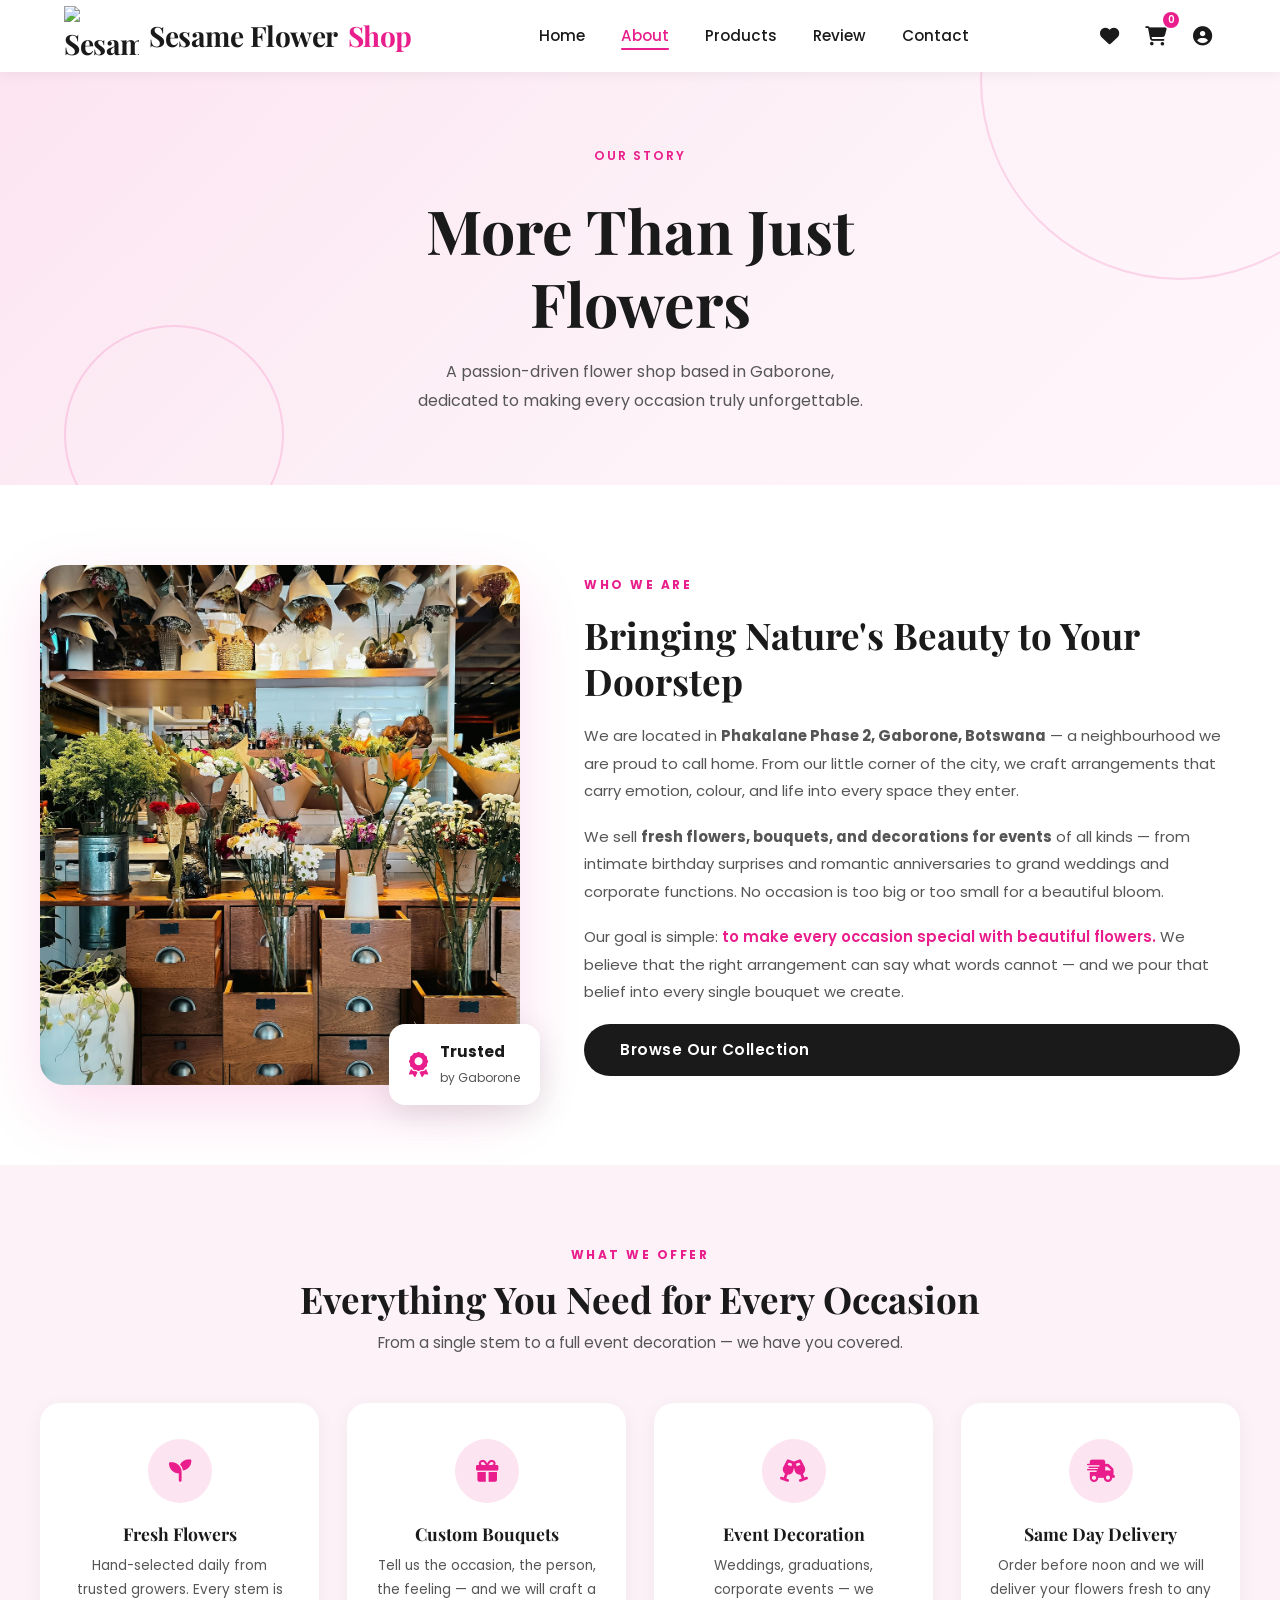
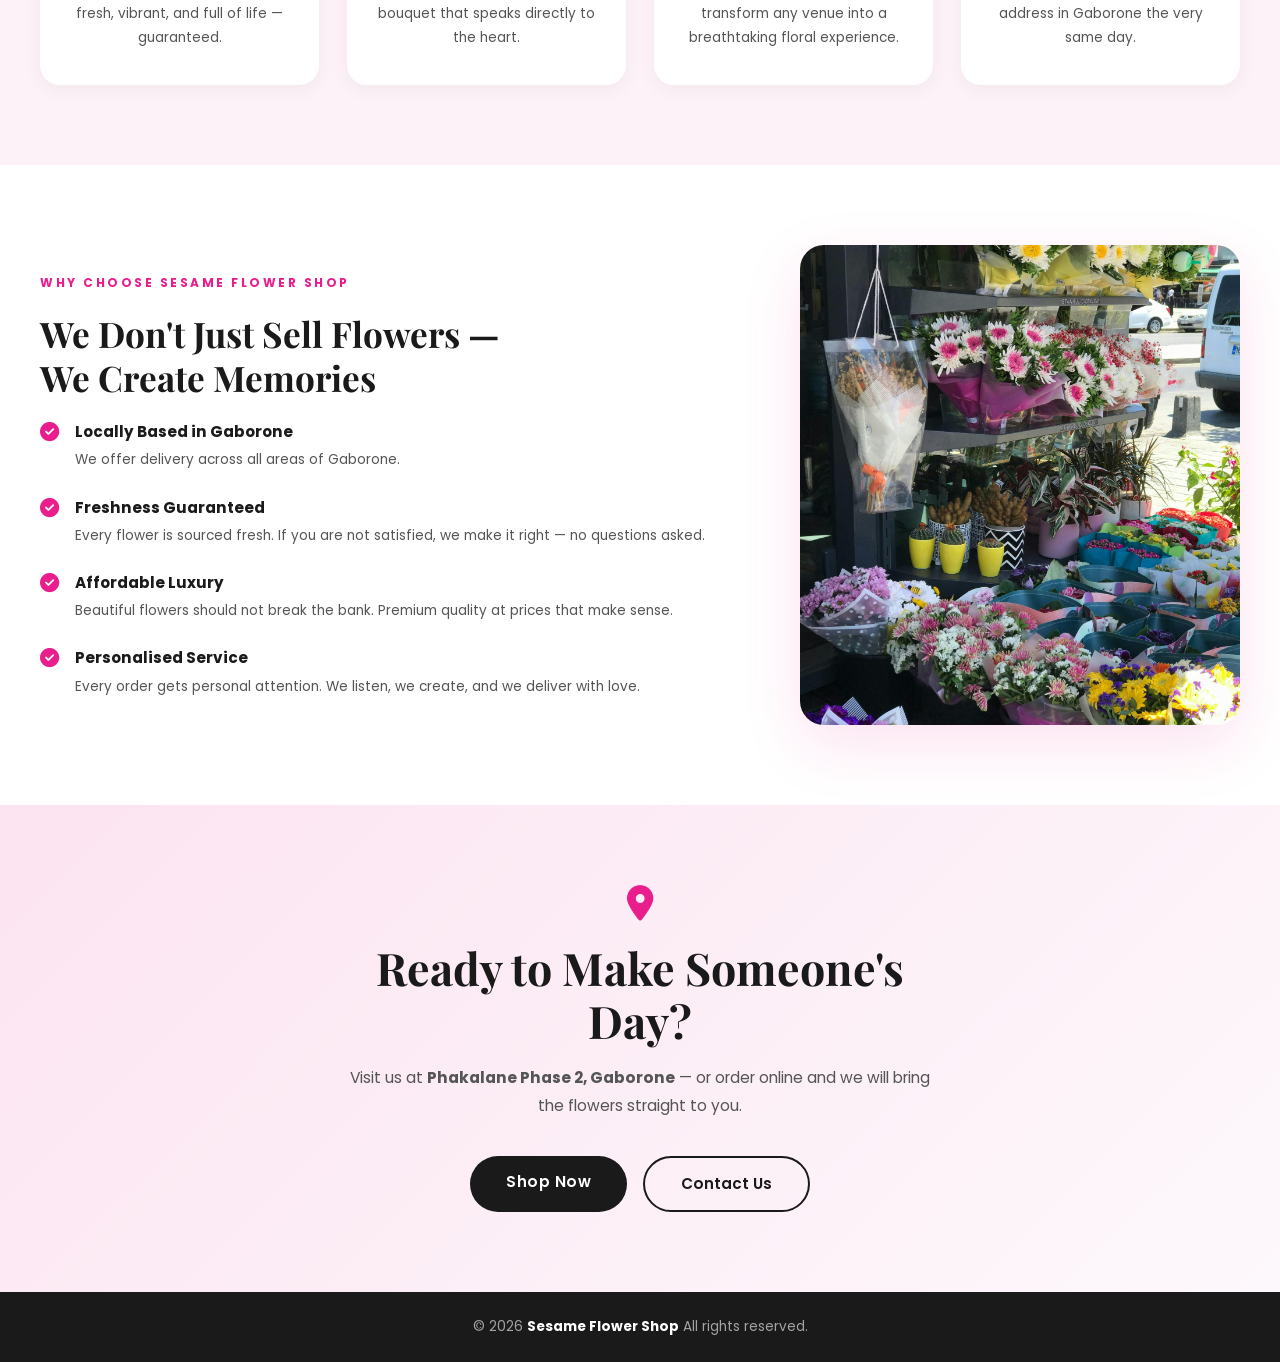
==== about.html @ 2dfee983 "Update site with new version" ====
<!DOCTYPE html>
<html lang="en">
<head>
  <meta charset="UTF-8"/>
  <meta name="viewport" content="width=device-width, initial-scale=1.0"/>
  <title>Sesameflowershop</title>

  <link rel="preconnect" href="https://fonts.googleapis.com"/>
  <link rel="preconnect" href="https://fonts.gstatic.com" crossorigin/>
  <link href="https://fonts.googleapis.com/css2?family=Playfair+Display:wght@700&family=Poppins:wght@300;400;500;600&display=swap" rel="stylesheet"/>
  <link rel="stylesheet" href="https://cdnjs.cloudflare.com/ajax/libs/font-awesome/6.5.0/css/all.min.css"/>

  <link rel="stylesheet" href="style.css"/>
  <link rel="stylesheet" href="about.css"/>
</head>
<body>

  <!-- ===== HEADER ===== -->
  <header class="header">
    <nav class="navbar">
      <a href="index.html" class="logo">
  <img src="images/logo.png" alt="Sesame Flower Shop Logo" class="logo-img"/>
  Sesame Flower <span>Shop</span>
</a>

      <button class="hamburger" id="hamburger" aria-label="Toggle menu">
        <span></span><span></span><span></span>
      </button>

      <ul class="nav-links" id="navLinks">
        <li><a href="index.html">Home</a></li>
        <li><a href="about.html" class="active">About</a></li>
        <li><a href="products.html">Products</a></li>
        <li><a href="review.html">Review</a></li>
        <li><a href="contact.html">Contact</a></li>
      </ul>

      <div class="nav-icons">
        <button class="icon-btn" aria-label="Wishlist">
          <i class="fa-solid fa-heart"></i>
        </button>
        <button class="icon-btn cart-btn" aria-label="Cart">
          <i class="fa-solid fa-cart-shopping"></i>
          <span class="cart-count" id="cartCount">0</span>
        </button>
        <button class="icon-btn" aria-label="Account">
          <i class="fa-solid fa-circle-user"></i>
        </button>
      </div>
    </nav>
  </header>

  <!-- ===== HERO BANNER ===== -->
  <section class="about-hero">
    <div class="about-hero-content">
      <span class="hero-badge">Our Story</span>
      <h1>More Than Just Flowers</h1>
      <p>A passion-driven flower shop based in Gaborone,<br/>
      dedicated to making every occasion truly unforgettable.</p>
    </div>
    <div class="deco-ring r1"></div>
    <div class="deco-ring r2"></div>
  </section>

  <!-- ===== WHO WE ARE ===== -->
  <section class="about-story">
    <div class="about-story-inner">

      <div class="story-image-wrap">
        <img src="shop.jpg" alt="Our flower shop in Gaborone" class="story-img"/>
        <div class="story-float-badge">
          <i class="fa-solid fa-award"></i>
          <div>
            <strong>Trusted</strong>
            <span>by Gaborone</span>
          </div>
        </div>
      </div>

      <div class="story-text">
        <span class="section-label">Who We Are</span>
        <h2>Bringing Nature's Beauty to Your Doorstep</h2>
        <p>
          We are located in <strong>Phakalane Phase 2, Gaborone, Botswana</strong> — a
          neighbourhood we are proud to call home. From our little corner of the city,
          we craft arrangements that carry emotion, colour, and life into every space
          they enter.
        </p>
        <p>
          We sell <strong>fresh flowers, bouquets, and decorations for events</strong> of
          all kinds — from intimate birthday surprises and romantic anniversaries to
          grand weddings and corporate functions. No occasion is too big or too small
          for a beautiful bloom.
        </p>
        <p>
          Our goal is simple: <em>to make every occasion special with beautiful flowers.</em>
          We believe that the right arrangement can say what words cannot — and we pour
          that belief into every single bouquet we create.
        </p>
        <a href="products.html" class="btn-shop">Browse Our Collection</a>
      </div>

    </div>
  </section>

  
 

  <!-- ===== WHAT WE OFFER ===== -->
  <section class="what-we-offer">
    <div class="offer-inner">
      <span class="section-label centered">What We Offer</span>
      <h2 class="centered">Everything You Need for Every Occasion</h2>
      <p class="offer-subtitle centered">
        From a single stem to a full event decoration — we have you covered.
      </p>

      <div class="offer-grid">
        <div class="offer-card">
          <div class="offer-icon"><i class="fa-solid fa-seedling"></i></div>
          <h3>Fresh Flowers</h3>
          <p>Hand-selected daily from trusted growers. Every stem is fresh, vibrant,
          and full of life — guaranteed.</p>
        </div>
        <div class="offer-card">
          <div class="offer-icon"><i class="fa-solid fa-gift"></i></div>
          <h3>Custom Bouquets</h3>
          <p>Tell us the occasion, the person, the feeling — and we will craft a bouquet
          that speaks directly to the heart.</p>
        </div>
        <div class="offer-card">
          <div class="offer-icon"><i class="fa-solid fa-champagne-glasses"></i></div>
          <h3>Event Decoration</h3>
          <p>Weddings, graduations, corporate events — we transform any venue into a
          breathtaking floral experience.</p>
        </div>
        <div class="offer-card">
          <div class="offer-icon"><i class="fa-solid fa-truck-fast"></i></div>
          <h3>Same Day Delivery</h3>
          <p>Order before noon and we will deliver your flowers fresh to any address
          in Gaborone the very same day.</p>
        </div>
      </div>
    </div>
  </section>

  <!-- ===== WHY CHOOSE US ===== -->
  <section class="why-us">
    <div class="why-inner">

      <div class="why-text">
        <span class="section-label">Why Choose Sesame Flower Shop</span>
        <h2>We Don't Just Sell Flowers —<br/>We Create Memories</h2>
        <ul class="why-list">
          <li>
            <i class="fa-solid fa-circle-check"></i>
            <div>
              <strong>Locally Based in Gaborone</strong>
              <p>We offer delivery across all areas of Gaborone.</p>
            </div>
          </li>
          <li>
            <i class="fa-solid fa-circle-check"></i>
            <div>
              <strong>Freshness Guaranteed</strong>
              <p>Every flower is sourced fresh. If you are not satisfied, we make it right — no questions asked.</p>
            </div>
          </li>
          <li>
            <i class="fa-solid fa-circle-check"></i>
            <div>
              <strong>Affordable Luxury</strong>
              <p>Beautiful flowers should not break the bank. Premium quality at prices that make sense.</p>
            </div>
          </li>
          <li>
            <i class="fa-solid fa-circle-check"></i>
            <div>
              <strong>Personalised Service</strong>
              <p>Every order gets personal attention. We listen, we create, and we deliver with love.</p>
            </div>
          </li>
        </ul>
      </div>

      <div class="why-image">
        <img src="why.jpg" alt="Beautiful flower arrangement"/>
      </div>

    </div>
  </section>

  <!-- ===== CALL TO ACTION ===== -->
  <section class="about-cta">
    <div class="cta-inner">
      <i class="fa-solid fa-location-dot cta-icon"></i>
      <h2>Ready to Make Someone's Day?</h2>
      <p>Visit us at <strong>Phakalane Phase 2, Gaborone</strong> — or order online
      and we will bring the flowers straight to you.</p>
      <div class="cta-buttons">
        <a href="products.html" class="btn-shop">Shop Now</a>
        <a href="contact.html" class="btn-outline">Contact Us</a>
      </div>
    </div>
  </section>

  <!-- ===== FOOTER ===== -->
  <footer class="footer">
    <p>&copy; 2026 <strong>Sesame Flower Shop</strong> All rights reserved.</p>
  </footer>

  <script src="script.js"></script>
</body>
</html>
---- style.css ----
/* ============================================================
   FLOWER. — style.css
   ============================================================
   TABLE OF CONTENTS
   1. CSS Variables & Reset
   2. Base & Typography
   3. Header / Navbar
   4. Hamburger (Mobile)
   5. Hero Section  ← INSERT YOUR BG IMAGE HERE
   6. Section Blocks (placeholder sections)
   7. Footer
   8. Responsive Breakpoints
   ============================================================ */


/* ── 1. CSS Variables & Reset ─────────────────────────────── */
:root {
  --pink:        #e91e8c;
  --pink-light:  #f9d0e8;
  --pink-hero:   #f8e1ee;       /* hero overlay tint */
  --dark:        #1a1a1a;
  --text-muted:  #555;
  --white:       #ffffff;
  --nav-height:  72px;
  --font-display: 'Playfair Display', Georgia, serif;
  --font-body:    'Poppins', sans-serif;
  --shadow:       0 4px 20px rgba(0,0,0,0.08);
  --transition:   0.3s ease;
  --max-width:    1200px;
}

*, *::before, *::after {
  margin: 0;
  padding: 0;
  box-sizing: border-box;
}

html {
  scroll-behavior: smooth;
}

body {
  font-family: var(--font-body);
  color: var(--dark);
  background: var(--white);
  line-height: 1.6;
  overflow-x: hidden;
}

img { max-width: 100%; display: block; }
a  { text-decoration: none; color: inherit; }
ul { list-style: none; }
button { cursor: pointer; border: none; background: none; font-family: inherit; }


/* ── 2. Base Typography ───────────────────────────────────── */
h1, h2, h3 {
  font-family: var(--font-display);
  line-height: 1.2;
}


/* ── 3. Header / Navbar ───────────────────────────────────── */
.header {
  position: fixed;
  top: 0;
  left: 0;
  width: 100%;
  z-index: 1000;
  background: var(--white);
  box-shadow: 0 2px 12px rgba(0,0,0,0.06);
  height: var(--nav-height);
}

.navbar {
  display: flex;
  align-items: center;
  justify-content: space-between;
  max-width: var(--max-width);
  margin: 0 auto;
  padding: 0 24px;
  height: 100%;
  gap: 24px;
}

/* Logo */
.logo {
  font-family: var(--font-display);
  font-size: 1.75rem;
  font-weight: 700;
  color: var(--dark);
  letter-spacing: -0.5px;
  flex-shrink: 0;

  /* NEW — makes image and text sit side by side */
  display: flex;
  align-items: center;
  gap: 10px;
}

/* NEW — controls the logo image size */
.logo-img {
  width: 75px;
  height: 60px;
  object-fit: contain;
}
.logo span { color: var(--pink); }

/* Nav Links */
.nav-links {
  display: flex;
  align-items: center;
  gap: 36px;
  flex: 1;
  justify-content: center;
}

.nav-links a {
  font-size: 0.95rem;
  font-weight: 500;
  color: var(--dark);
  position: relative;
  transition: color var(--transition);
  padding-bottom: 4px;
}

.nav-links a::after {
  content: '';
  position: absolute;
  bottom: 0;
  left: 0;
  width: 0;
  height: 2px;
  background: var(--pink);
  border-radius: 2px;
  transition: width var(--transition);
}

.nav-links a:hover,
.nav-links a.active {
  color: var(--pink);
}

.nav-links a:hover::after,
.nav-links a.active::after {
  width: 100%;
}

/* Action Icons */
.nav-icons {
  display: flex;
  align-items: center;
  gap: 18px;
  flex-shrink: 0;
}

.icon-btn {
  font-size: 1.2rem;
  color: var(--dark);
  transition: color var(--transition), transform var(--transition);
  position: relative;
  padding: 4px;
}

.icon-btn:hover {
  color: var(--pink);
  transform: scale(1.15);
}

/* Cart badge */
.cart-count {
  position: absolute;
  top: -6px;
  right: -8px;
  background: var(--pink);
  color: var(--white);
  font-size: 0.6rem;
  font-weight: 600;
  border-radius: 50%;
  width: 16px;
  height: 16px;
  display: flex;
  align-items: center;
  justify-content: center;
  line-height: 1;
}


/* ── 4. Hamburger (Mobile) ────────────────────────────────── */
.hamburger {
  display: none;
  flex-direction: column;
  gap: 5px;
  padding: 6px;
  z-index: 1100;
}

.hamburger span {
  display: block;
  width: 24px;
  height: 2px;
  background: var(--dark);
  border-radius: 2px;
  transition: all var(--transition);
}

.hamburger.open span:nth-child(1) { transform: translateY(7px) rotate(45deg); }
.hamburger.open span:nth-child(2) { opacity: 0; }
.hamburger.open span:nth-child(3) { transform: translateY(-7px) rotate(-45deg); }


/* ── 5. Hero Section ──────────────────────────────────────── */
.hero {
  min-height: 100vh;
  padding-top: var(--nav-height);
  display: flex;
  align-items: center;

  /*
  ┌──────────────────────────────────────────────────────────┐
  │  BACKGROUND IMAGE — replace the URL below with your own  │
  │                                                          │
  │  background-image: url('images/hero-bg.jpg');            │
  │                                                          │
  │  A pink/blush fallback colour is set so the layout       │
  │  looks correct before the image is added.               │
  └──────────────────────────────────────────────────────────┘
  */
  background-color: var(--pink-hero);
    background-image: url('my\ fav.jpg');
  background-size: cover;
  background-position: center right;
  background-repeat: no-repeat;

  /* Soft left-side overlay so text is always readable */
  position: relative;
}

.hero::before {
  content: '';
  position: absolute;
  inset: 0;
  background: linear-gradient(
    to right,
    rgba(255, 230, 242, 0.92) 0%,
    rgba(255, 230, 242, 0.70) 45%,
    rgba(255, 230, 242, 0.10) 70%,
    transparent 100%
  );
  pointer-events: none;
}

.hero-content {
  position: relative;
  z-index: 1;
  max-width: var(--max-width);
  margin: 0 auto;
  padding: 80px 24px;
  width: 100%;
  max-width: 560px;
  margin-left: clamp(24px, 8vw, 140px);
}

/* Small badge above title */
.hero-badge {
  display: inline-block;
  font-size: 0.78rem;
  font-weight: 600;
  color: var(--pink);
  letter-spacing: 2px;
  text-transform: uppercase;
  margin-bottom: 14px;
  opacity: 0;
  animation: fadeUp 0.7s 0.1s ease forwards;
}

.hero-title {
  font-size: clamp(2.8rem, 6vw, 4.5rem);
  font-weight: 700;
  color: var(--dark);
  line-height: 1.05;
  margin-bottom: 14px;
  opacity: 0;
  animation: fadeUp 0.7s 0.25s ease forwards;
}

.hero-subtitle {
  font-family: var(--font-body);
  font-size: clamp(1rem, 2.5vw, 1.35rem);
  font-weight: 500;
  color: var(--pink);
  margin-bottom: 20px;
  opacity: 0;
  animation: fadeUp 0.7s 0.4s ease forwards;
}

.hero-desc {
  font-size: 0.92rem;
  color: var(--text-muted);
  line-height: 1.75;
  max-width: 440px;
  margin-bottom: 36px;
  opacity: 0;
  animation: fadeUp 0.7s 0.55s ease forwards;
}

/* Shop Now Button */
.btn-shop {
  display: inline-block;
  background: var(--dark);
  color: var(--white);
  padding: 14px 36px;
  border-radius: 50px;
  font-size: 0.95rem;
  font-weight: 600;
  letter-spacing: 0.5px;
  transition: background var(--transition), transform var(--transition), box-shadow var(--transition);
  opacity: 0;
  animation: fadeUp 0.7s 0.7s ease forwards;
}

.btn-shop:hover {
  background: var(--pink);
  transform: translateY(-2px);
  box-shadow: 0 8px 24px rgba(233, 30, 140, 0.35);
}

/* Fade-up keyframes */
@keyframes fadeUp {
  from { opacity: 0; transform: translateY(24px); }
  to   { opacity: 1; transform: translateY(0); }
}


/* ── 6. Section Blocks ────────────────────────────────────── */
.section-block {
  padding: 80px 24px;
  text-align: center;
  background: var(--white);
}

.section-block.alt {
  background: #fdf2f8;
}

.section-inner {
  max-width: 640px;
  margin: 0 auto;
}

.section-block h2 {
  font-size: clamp(1.6rem, 3.5vw, 2.4rem);
  margin-bottom: 16px;
  color: var(--dark);
}

.section-block p {
  font-size: 1rem;
  color: var(--text-muted);
}


/* ── 7. Footer ────────────────────────────────────────────── */
.footer {
  background: var(--dark);
  color: rgba(255,255,255,0.6);
  text-align: center;
  padding: 24px;
  font-size: 0.85rem;
}

.footer strong { color: var(--white); }


/* ── 8. Responsive Breakpoints ────────────────────────────── */

/* Tablet — ≤ 900px */
@media (max-width: 900px) {
  .nav-links { gap: 24px; }
  .hero-content { margin-left: 24px; }
}

/* Mobile — ≤ 768px */
@media (max-width: 768px) {
  .hamburger { display: flex; }

  .nav-links {
    position: fixed;
    top: var(--nav-height);
    left: 0;
    width: 100%;
    background: var(--white);
    flex-direction: column;
    align-items: center;
    gap: 0;
    max-height: 0;
    overflow: hidden;
    transition: max-height 0.4s ease, padding 0.4s ease;
    box-shadow: 0 8px 20px rgba(0,0,0,0.08);
    padding: 0;
  }

  .nav-links.open {
    max-height: 320px;
    padding: 16px 0 24px;
  }

  .nav-links li { width: 100%; text-align: center; }
  .nav-links a  { display: block; padding: 12px 0; font-size: 1rem; }

  .hero {
    background-position: center center;
    min-height: 100svh;
  }

  .hero::before {
    background: rgba(255, 225, 240, 0.88);
  }

  .hero-content {
    margin-left: 0;
    padding: 60px 24px 40px;
    max-width: 100%;
    text-align: center;
  }

  .hero-desc { max-width: 100%; }

  .btn-shop { width: 100%; text-align: center; }
}

/* Small Mobile — ≤ 480px */
@media (max-width: 480px) {
  .nav-icons { gap: 12px; }
  .logo { font-size: 1.4rem; }
  .section-block { padding: 56px 16px; }
}
/* ── About Section ── */
.about-container {
  display: flex;
  align-items: center;
  gap: 60px;
  max-width: var(--max-width);
  margin: 0 auto;
  padding: 80px 24px;
}

.about-image {
  flex: 1;
  border-radius: 20px;
  overflow: hidden;
  box-shadow: 0 20px 60px rgba(233, 30, 140, 0.15);
}

.about-image img {
  width: 100%;
  height: 500px;
  object-fit: cover;
  display: block;
  transition: transform 0.5s ease;
}

.about-image img:hover {
  transform: scale(1.04);
}

.about-text {
  flex: 1;
  display: flex;
  flex-direction: column;
  gap: 18px;
}

.about-badge {
  font-size: 0.78rem;
  font-weight: 600;
  color: var(--pink);
  letter-spacing: 2px;
  text-transform: uppercase;
}

.about-text h2 {
  font-size: clamp(1.6rem, 3vw, 2.2rem);
  color: var(--dark);
  line-height: 1.25;
}

.about-lead {
  font-size: 1rem;
  color: var(--dark);
  font-weight: 500;
  line-height: 1.75;
}

.about-body {
  font-size: 0.92rem;
  color: var(--text-muted);
  line-height: 1.8;
}

/* Highlights row */
.about-highlights {
  display: flex;
  gap: 24px;
  margin: 8px 0;
  flex-wrap: wrap;
}

.highlight {
  display: flex;
  align-items: center;
  gap: 8px;
  font-size: 0.88rem;
  font-weight: 600;
  color: var(--dark);
}

.highlight i {
  color: var(--pink);
  font-size: 1rem;
}

/* Mobile — stack image above text */
@media (max-width: 768px) {
  .about-container {
    flex-direction: column;
    padding: 60px 24px;
    gap: 36px;
  }

  .about-image img {
    height: 300px;
  }
}
/* ============================================================
   FLOWER. — products.css
   ============================================================ */

/* ── Products Hero Banner ─────────────────────────────────── */
.products-hero {
  background: linear-gradient(135deg, #fce4f0 0%, #fdf2f8 60%, #fff0f7 100%);
  padding: calc(var(--nav-height) + 60px) 24px 60px;
  text-align: center;
  position: relative;
  overflow: hidden;
}

.products-hero-content {
  position: relative;
  z-index: 2;
}

.products-hero-content h1 {
  font-size: clamp(2.2rem, 5vw, 3.8rem);
  color: var(--dark);
  margin: 12px 0 16px;
}

.products-hero-content p {
  font-size: 1rem;
  color: var(--text-muted);
  max-width: 480px;
  margin: 0 auto;
}

/* Decorative background circles */
.deco-circle {
  position: absolute;
  border-radius: 50%;
  opacity: 0.18;
  pointer-events: none;
}
.c1 { width: 320px; height: 320px; background: var(--pink); top: -80px; right: -60px; }
.c2 { width: 180px; height: 180px; background: var(--pink); bottom: -40px; left: 5%; }
.c3 { width: 100px; height: 100px; background: var(--pink); top: 30px; left: 30%; }


/* ── Filter Bar ───────────────────────────────────────────── */
.filter-bar {
  background: var(--white);
  border-bottom: 1px solid #f2d6e8;
  position: sticky;
  top: var(--nav-height);
  z-index: 100;
  padding: 0 24px;
}

.filter-inner {
  display: flex;
  align-items: center;
  gap: 8px;
  max-width: var(--max-width);
  margin: 0 auto;
  padding: 14px 0;
  overflow-x: auto;
  scrollbar-width: none;
}
.filter-inner::-webkit-scrollbar { display: none; }

.filter-btn {
  padding: 8px 22px;
  border-radius: 50px;
  font-size: 0.85rem;
  font-weight: 600;
  font-family: var(--font-body);
  color: var(--text-muted);
  border: 1.5px solid #e8c8d8;
  background: transparent;
  transition: all 0.25s ease;
  white-space: nowrap;
  cursor: pointer;
}

.filter-btn:hover {
  border-color: var(--pink);
  color: var(--pink);
}

.filter-btn.active {
  background: var(--pink);
  border-color: var(--pink);
  color: var(--white);
  box-shadow: 0 4px 14px rgba(233, 30, 140, 0.30);
}


/* ── Products Main & Grid ─────────────────────────────────── */
.products-main {
  max-width: var(--max-width);
  margin: 0 auto;
  padding: 48px 24px 80px;
}

.products-grid {
  display: grid;
  grid-template-columns: repeat(auto-fill, minmax(260px, 1fr));
  gap: 32px;
}


/* ── Product Card ─────────────────────────────────────────── */
.product-card {
  background: var(--white);
  border-radius: 20px;
  overflow: hidden;
  box-shadow: 0 4px 24px rgba(0,0,0,0.07);
  transition: transform 0.35s ease, box-shadow 0.35s ease;
  display: flex;
  flex-direction: column;
  animation: cardIn 0.5s ease both;
}

.product-card:hover {
  transform: translateY(-8px);
  box-shadow: 0 16px 48px rgba(233, 30, 140, 0.14);
}

@keyframes cardIn {
  from { opacity: 0; transform: translateY(20px); }
  to   { opacity: 1; transform: translateY(0); }
}

/* Stagger card animations */
.product-card:nth-child(1) { animation-delay: 0.05s; }
.product-card:nth-child(2) { animation-delay: 0.10s; }
.product-card:nth-child(3) { animation-delay: 0.15s; }
.product-card:nth-child(4) { animation-delay: 0.20s; }
.product-card:nth-child(5) { animation-delay: 0.25s; }
.product-card:nth-child(6) { animation-delay: 0.30s; }
.product-card:nth-child(7) { animation-delay: 0.35s; }
.product-card:nth-child(8) { animation-delay: 0.40s; }

/* Card image area */
.card-image {
  position: relative;
  overflow: hidden;
  height: 220px;
  background: #fdf0f6;
}

.card-image img {
  width: 100%;
  height: 100%;
  object-fit: cover;
  transition: transform 0.5s ease;
}

.product-card:hover .card-image img {
  transform: scale(1.08);
}

/* Badge (Bestseller / New / Sale) */
.card-badge {
  position: absolute;
  top: 14px;
  left: 14px;
  background: var(--dark);
  color: var(--white);
  font-size: 0.7rem;
  font-weight: 700;
  letter-spacing: 0.5px;
  padding: 4px 12px;
  border-radius: 50px;
  text-transform: uppercase;
  z-index: 2;
}

.card-badge.new {
  background: var(--pink);
}

/* Wishlist heart button on card */
.wishlist-btn {
  position: absolute;
  top: 12px;
  right: 12px;
  background: var(--white);
  border: none;
  border-radius: 50%;
  width: 36px;
  height: 36px;
  display: flex;
  align-items: center;
  justify-content: center;
  font-size: 0.95rem;
  color: var(--text-muted);
  cursor: pointer;
  box-shadow: 0 2px 10px rgba(0,0,0,0.10);
  transition: color 0.25s ease, transform 0.25s ease;
  z-index: 2;
}

.wishlist-btn:hover,
.wishlist-btn.active {
  color: var(--pink);
  transform: scale(1.15);
}

.wishlist-btn.active i {
  font-weight: 900; /* switches to solid heart */
}

/* Card body */
.card-body {
  padding: 20px;
  display: flex;
  flex-direction: column;
  gap: 8px;
  flex: 1;
}

.card-category {
  font-size: 0.72rem;
  font-weight: 600;
  color: var(--pink);
  text-transform: uppercase;
  letter-spacing: 1.5px;
}

.card-title {
  font-size: 1.1rem;
  font-family: var(--font-display);
  color: var(--dark);
  line-height: 1.3;
}

.card-desc {
  font-size: 0.83rem;
  color: var(--text-muted);
  line-height: 1.65;
  flex: 1;
}

/* Card footer — price + add button */
.card-footer {
  display: flex;
  align-items: center;
  justify-content: space-between;
  margin-top: 12px;
  gap: 8px;
}

.card-price {
  display: flex;
  flex-direction: column;
  gap: 2px;
}

.price-current {
  font-size: 1.05rem;
  font-weight: 700;
  color: var(--dark);
}

.price-old {
  font-size: 0.78rem;
  color: #bbb;
  text-decoration: line-through;
}

.btn-add-to-cart {
  display: flex;
  align-items: center;
  gap: 6px;
  background: var(--dark);
  color: var(--white);
  font-family: var(--font-body);
  font-size: 0.82rem;
  font-weight: 600;
  padding: 9px 18px;
  border-radius: 50px;
  border: none;
  cursor: pointer;
  transition: background 0.25s ease, transform 0.25s ease, box-shadow 0.25s ease;
  white-space: nowrap;
}

.btn-add-to-cart:hover {
  background: var(--pink);
  transform: translateY(-2px);
  box-shadow: 0 6px 18px rgba(233, 30, 140, 0.30);
}

.btn-add-to-cart.added {
  background: #28a745;
}


/* ── Empty State ──────────────────────────────────────────── */
.empty-state {
  text-align: center;
  padding: 80px 24px;
  color: var(--text-muted);
}

.empty-state i {
  font-size: 3rem;
  color: var(--pink-light);
  margin-bottom: 20px;
  display: block;
}

.empty-state p {
  font-size: 1rem;
  line-height: 1.8;
}


/* ── Hidden card (filtered out) ──────────────────────────── */
.product-card.hidden {
  display: none;
}


/* ── Responsive ───────────────────────────────────────────── */
@media (max-width: 768px) {
  .products-grid {
    grid-template-columns: repeat(auto-fill, minmax(220px, 1fr));
    gap: 20px;
  }

  .products-main {
    padding: 32px 16px 60px;
  }
}

@media (max-width: 480px) {
  .products-grid {
    grid-template-columns: 1fr 1fr;
    gap: 14px;
  }

  .card-image { height: 160px; }
  .card-body  { padding: 14px; gap: 6px; }
  .card-title { font-size: 0.95rem; }
  .card-desc  { display: none; } /* hide desc on tiny screens for cleanliness */

  .btn-add-to-cart {
    padding: 8px 12px;
    font-size: 0.75rem;
  }
}

@media (max-width: 360px) {
  .products-grid { grid-template-columns: 1fr; }
  .card-image { height: 200px; }
  .card-desc  { display: block; }
}
/* ============================================================
   FLOWER. — about.css
   ============================================================ */

/* ── About Hero ───────────────────────────────────────────── */
.about-hero {
  background: linear-gradient(135deg, #fce4f0 0%, #fdf2f8 60%, #fff5fa 100%);
  padding: calc(var(--nav-height) + 70px) 24px 70px;
  text-align: center;
  position: relative;
  overflow: hidden;
}

.about-hero-content {
  position: relative;
  z-index: 2;
  max-width: 640px;
  margin: 0 auto;
}

.about-hero-content h1 {
  font-size: clamp(2.2rem, 5vw, 3.8rem);
  color: var(--dark);
  margin: 14px 0 18px;
  animation: fadeUp 0.7s 0.1s ease both;
}

.about-hero-content p {
  font-size: 1rem;
  color: var(--text-muted);
  line-height: 1.8;
  animation: fadeUp 0.7s 0.25s ease both;
}

.about-hero .hero-badge {
  animation: fadeUp 0.7s 0s ease both;
}

/* Decorative rings */
.deco-ring {
  position: absolute;
  border-radius: 50%;
  border: 2px solid rgba(233, 30, 140, 0.15);
  pointer-events: none;
}
.r1 { width: 400px; height: 400px; top: -120px; right: -100px; }
.r2 { width: 220px; height: 220px; bottom: -60px; left: 5%; }


/* ── Who We Are / Story Section ───────────────────────────── */
.about-story {
  padding: 80px 24px;
  background: var(--white);
}

.about-story-inner {
  display: flex;
  align-items: center;
  gap: 64px;
  max-width: var(--max-width);
  margin: 0 auto;
}

/* Image side */
.story-image-wrap {
  flex: 1;
  position: relative;
  border-radius: 24px;
  overflow: visible;
  flex-shrink: 0;
  max-width: 480px;
}

.story-img {
  width: 100%;
  height: 520px;
  object-fit: cover;
  border-radius: 24px;
  display: block;
  box-shadow: 0 24px 64px rgba(233, 30, 140, 0.15);
  transition: transform 0.5s ease;
}

.story-img:hover { transform: scale(1.02); }

/* Floating trusted badge */
.story-float-badge {
  position: absolute;
  bottom: -20px;
  right: -20px;
  background: var(--white);
  border-radius: 16px;
  padding: 16px 20px;
  display: flex;
  align-items: center;
  gap: 12px;
  box-shadow: 0 8px 32px rgba(0,0,0,0.12);
  z-index: 3;
}

.story-float-badge i {
  font-size: 1.6rem;
  color: var(--pink);
}

.story-float-badge strong {
  display: block;
  font-size: 0.95rem;
  color: var(--dark);
}

.story-float-badge span {
  font-size: 0.75rem;
  color: var(--text-muted);
}

/* Text side */
.story-text {
  flex: 1;
  display: flex;
  flex-direction: column;
  gap: 18px;
}

.section-label {
  font-size: 0.75rem;
  font-weight: 700;
  color: var(--pink);
  letter-spacing: 2.5px;
  text-transform: uppercase;
}

.section-label.centered { text-align: center; display: block; }

.story-text h2 {
  font-size: clamp(1.6rem, 3vw, 2.3rem);
  color: var(--dark);
  line-height: 1.25;
}

.story-text p {
  font-size: 0.93rem;
  color: var(--text-muted);
  line-height: 1.85;
}

.story-text em {
  color: var(--pink);
  font-style: normal;
  font-weight: 600;
}


/* ── Stats Strip ──────────────────────────────────────────── */
.stats-strip {
  background: var(--dark);
  padding: 48px 24px;
}

.stats-inner {
  display: flex;
  align-items: center;
  justify-content: center;
  gap: 0;
  max-width: var(--max-width);
  margin: 0 auto;
  flex-wrap: wrap;
}

.stat-item {
  display: flex;
  flex-direction: column;
  align-items: center;
  gap: 6px;
  padding: 20px 48px;
}

.stat-number {
  font-family: var(--font-display);
  font-size: 2.8rem;
  color: var(--white);
  line-height: 1;
}

.stat-plus {
  font-size: 1.8rem;
  color: var(--pink);
}

.stat-label {
  font-size: 0.82rem;
  font-weight: 500;
  color: rgba(255,255,255,0.55);
  text-transform: uppercase;
  letter-spacing: 1.5px;
}

.stat-divider {
  width: 1px;
  height: 60px;
  background: rgba(255,255,255,0.12);
}


/* ── What We Offer ────────────────────────────────────────── */
.what-we-offer {
  background: #fdf2f8;
  padding: 80px 24px;
}

.offer-inner {
  max-width: var(--max-width);
  margin: 0 auto;
}

.offer-inner h2 {
  font-size: clamp(1.6rem, 3vw, 2.3rem);
  color: var(--dark);
  margin: 12px 0 10px;
}

.offer-inner h2.centered,
.offer-subtitle.centered {
  text-align: center;
}

.offer-subtitle {
  font-size: 0.95rem;
  color: var(--text-muted);
  margin-bottom: 48px;
}

.offer-grid {
  display: grid;
  grid-template-columns: repeat(auto-fit, minmax(220px, 1fr));
  gap: 28px;
  margin-top: 40px;
}

.offer-card {
  background: var(--white);
  border-radius: 20px;
  padding: 36px 28px;
  text-align: center;
  box-shadow: 0 4px 20px rgba(0,0,0,0.05);
  transition: transform 0.3s ease, box-shadow 0.3s ease;
}

.offer-card:hover {
  transform: translateY(-6px);
  box-shadow: 0 12px 36px rgba(233, 30, 140, 0.12);
}

.offer-icon {
  width: 64px;
  height: 64px;
  background: #fce4f0;
  border-radius: 50%;
  display: flex;
  align-items: center;
  justify-content: center;
  margin: 0 auto 20px;
  font-size: 1.4rem;
  color: var(--pink);
  transition: background 0.3s ease;
}

.offer-card:hover .offer-icon {
  background: var(--pink);
  color: var(--white);
}

.offer-card h3 {
  font-size: 1.1rem;
  color: var(--dark);
  margin-bottom: 10px;
  font-family: var(--font-display);
}

.offer-card p {
  font-size: 0.85rem;
  color: var(--text-muted);
  line-height: 1.75;
}


/* ── Why Choose Us ────────────────────────────────────────── */
.why-us {
  background: var(--white);
  padding: 80px 24px;
}

.why-inner {
  display: flex;
  align-items: center;
  gap: 64px;
  max-width: var(--max-width);
  margin: 0 auto;
}

.why-text {
  flex: 1;
  display: flex;
  flex-direction: column;
  gap: 20px;
}

.why-text h2 {
  font-size: clamp(1.6rem, 3vw, 2.2rem);
  color: var(--dark);
  line-height: 1.25;
}

.why-list {
  display: flex;
  flex-direction: column;
  gap: 24px;
  list-style: none;
  padding: 0;
  margin: 0;
}

.why-list li {
  display: flex;
  align-items: flex-start;
  gap: 16px;
}

.why-list li > i {
  font-size: 1.2rem;
  color: var(--pink);
  margin-top: 3px;
  flex-shrink: 0;
}

.why-list li strong {
  display: block;
  font-size: 0.95rem;
  color: var(--dark);
  margin-bottom: 4px;
}

.why-list li p {
  font-size: 0.85rem;
  color: var(--text-muted);
  line-height: 1.7;
  margin: 0;
}

.why-image {
  flex: 1;
  border-radius: 24px;
  overflow: hidden;
  box-shadow: 0 20px 60px rgba(233, 30, 140, 0.13);
  max-width: 440px;
}

.why-image img {
  width: 100%;
  height: 480px;
  object-fit: cover;
  display: block;
  transition: transform 0.5s ease;
}

.why-image img:hover { transform: scale(1.03); }


/* ── Call To Action ───────────────────────────────────────── */
.about-cta {
  background: linear-gradient(135deg, #fce4f0, #fdf8fc);
  padding: 80px 24px;
  text-align: center;
}

.cta-inner {
  max-width: 600px;
  margin: 0 auto;
}

.cta-icon {
  font-size: 2.2rem;
  color: var(--pink);
  margin-bottom: 20px;
  display: block;
}

.cta-inner h2 {
  font-size: clamp(1.8rem, 4vw, 2.8rem);
  color: var(--dark);
  margin-bottom: 16px;
}

.cta-inner p {
  font-size: 0.97rem;
  color: var(--text-muted);
  line-height: 1.8;
  margin-bottom: 36px;
}

.cta-buttons {
  display: flex;
  gap: 16px;
  justify-content: center;
  flex-wrap: wrap;
}

.btn-outline {
  display: inline-block;
  padding: 14px 36px;
  border-radius: 50px;
  font-size: 0.95rem;
  font-weight: 600;
  font-family: var(--font-body);
  border: 2px solid var(--dark);
  color: var(--dark);
  transition: background 0.25s ease, color 0.25s ease, transform 0.25s ease;
}

.btn-outline:hover {
  background: var(--dark);
  color: var(--white);
  transform: translateY(-2px);
}


/* ── Responsive ───────────────────────────────────────────── */
@media (max-width: 900px) {
  .about-story-inner,
  .why-inner {
    flex-direction: column;
    gap: 40px;
  }

  .story-image-wrap,
  .why-image {
    max-width: 100%;
    width: 100%;
  }

  .story-img,
  .why-image img {
    height: 320px;
  }

  .story-float-badge {
    bottom: -16px;
    right: 16px;
  }

  .why-inner { flex-direction: column-reverse; }
}

@media (max-width: 768px) {
  .stats-inner { gap: 0; }
  .stat-item   { padding: 16px 24px; }
  .stat-divider { display: none; }

  .about-story,
  .what-we-offer,
  .why-us,
  .about-cta { padding: 56px 16px; }
}

@media (max-width: 480px) {
  .offer-grid { grid-template-columns: 1fr 1fr; gap: 16px; }
  .offer-card { padding: 24px 16px; }
  .stat-item  { padding: 12px 16px; }
  .stat-number { font-size: 2rem; }
}
/* ============================================================
   FLOWER. — review.css
   ============================================================

   TABLE OF CONTENTS
   1. Review Hero Banner
   2. Overall Rating Strip
   3. Review Cards Grid
   4. Review Form Section
   5. Responsive Breakpoints
   ============================================================ */


/* ── 1. Review Hero Banner ────────────────────────────────── */
.review-hero {
  background: linear-gradient(135deg, #fce4f0 0%, #fdf2f8 60%, #fff5fa 100%);
  padding: calc(var(--nav-height) + 70px) 24px 70px;
  text-align: center;
  position: relative;
  overflow: hidden;
}

.review-hero-content {
  position: relative;
  z-index: 2;
  max-width: 600px;
  margin: 0 auto;
}

.review-hero-content h1 {
  font-size: clamp(2.2rem, 5vw, 3.8rem);
  color: var(--dark);
  margin: 14px 0 18px;
  animation: fadeUp 0.7s 0.1s ease both;
}

.review-hero-content p {
  font-size: 1rem;
  color: var(--text-muted);
  line-height: 1.8;
  animation: fadeUp 0.7s 0.25s ease both;
}

/* Decorative petals */
.deco-petal {
  position: absolute;
  border-radius: 50% 0 50% 0;
  opacity: 0.12;
  pointer-events: none;
  background: var(--pink);
}
.p1 { width: 260px; height: 260px; top: -60px;  right: -40px;  transform: rotate(30deg);  }
.p2 { width: 160px; height: 160px; bottom: -30px; left: 5%;    transform: rotate(-20deg); }
.p3 { width: 100px; height: 100px; top: 40px;   left: 30%;    transform: rotate(45deg);  }


/* ── 2. Overall Rating Strip ──────────────────────────────── */
.rating-strip {
  background: var(--white);
  border-bottom: 1px solid #f2d6e8;
  padding: 48px 24px;
}

.rating-strip-inner {
  display: flex;
  align-items: center;
  justify-content: center;
  gap: 48px;
  max-width: var(--max-width);
  margin: 0 auto;
  flex-wrap: wrap;
}

/* Big score */
.overall-score {
  display: flex;
  flex-direction: column;
  align-items: center;
  gap: 8px;
  text-align: center;
}

.big-score {
  font-family: var(--font-display);
  font-size: 4rem;
  color: var(--dark);
  line-height: 1;
}

.big-stars {
  display: flex;
  gap: 4px;
  font-size: 1.3rem;
  color: #f5a623;
}

.score-label {
  font-size: 0.78rem;
  color: var(--text-muted);
  text-transform: uppercase;
  letter-spacing: 1.5px;
  font-weight: 600;
}

/* Rating bars */
.rating-bars {
  display: flex;
  flex-direction: column;
  gap: 10px;
  min-width: 220px;
}

.bar-row {
  display: flex;
  align-items: center;
  gap: 10px;
  font-size: 0.82rem;
  color: var(--text-muted);
}

.bar-row i { color: #f5a623; font-size: 0.75rem; }

.bar-track {
  flex: 1;
  height: 8px;
  background: #f5e6ef;
  border-radius: 10px;
  overflow: hidden;
}

.bar-fill {
  height: 100%;
  background: linear-gradient(to right, var(--pink), #ff6eb0);
  border-radius: 10px;
  transition: width 1.2s ease;
}

/* Divider */
.rating-divider {
  width: 1px;
  height: 100px;
  background: #f2d6e8;
  flex-shrink: 0;
}

/* Highlights */
.rating-highlights {
  display: flex;
  flex-direction: column;
  gap: 20px;
}

.r-highlight {
  display: flex;
  align-items: center;
  gap: 12px;
}

.r-highlight i {
  font-size: 1.1rem;
  color: var(--pink);
  width: 20px;
  text-align: center;
}

.r-highlight strong {
  display: block;
  font-size: 1rem;
  color: var(--dark);
  line-height: 1;
}

.r-highlight span {
  font-size: 0.75rem;
  color: var(--text-muted);
}


/* ── 3. Review Cards Grid ─────────────────────────────────── */
.reviews-section {
  background: #fdf2f8;
  padding: 72px 24px;
}

.reviews-inner {
  max-width: var(--max-width);
  margin: 0 auto;
}

.reviews-inner h2 {
  font-size: clamp(1.6rem, 3vw, 2.3rem);
  color: var(--dark);
  margin: 12px 0 40px;
}

.reviews-grid {
  display: grid;
  grid-template-columns: repeat(auto-fill, minmax(300px, 1fr));
  gap: 28px;
}

/* Review Card */
.review-card {
  background: var(--white);
  border-radius: 20px;
  padding: 28px;
  box-shadow: 0 4px 20px rgba(0,0,0,0.06);
  display: flex;
  flex-direction: column;
  gap: 16px;
  transition: transform 0.3s ease, box-shadow 0.3s ease;
  position: relative;
  animation: cardIn 0.5s ease both;
}

.review-card:hover {
  transform: translateY(-6px);
  box-shadow: 0 14px 40px rgba(233, 30, 140, 0.12);
}

/* Featured card */
.review-card.featured {
  border: 2px solid var(--pink);
  background: linear-gradient(135deg, #fff, #fff8fc);
}

.featured-tag {
  position: absolute;
  top: -13px;
  left: 24px;
  background: var(--pink);
  color: var(--white);
  font-size: 0.72rem;
  font-weight: 700;
  padding: 4px 14px;
  border-radius: 50px;
  letter-spacing: 0.5px;
}

/* Card top row */
.review-card-top {
  display: flex;
  align-items: center;
  gap: 12px;
}

/* Avatar circle with letter */
.reviewer-avatar {
  width: 46px;
  height: 46px;
  border-radius: 50%;
  display: flex;
  align-items: center;
  justify-content: center;
  font-family: var(--font-display);
  font-size: 1.2rem;
  font-weight: 700;
  flex-shrink: 0;
}

.reviewer-info {
  flex: 1;
}

.reviewer-info strong {
  display: block;
  font-size: 0.95rem;
  color: var(--dark);
}

.reviewer-info span {
  font-size: 0.78rem;
  color: var(--text-muted);
}

.review-stars {
  display: flex;
  gap: 3px;
  font-size: 0.85rem;
  color: #f5a623;
  flex-shrink: 0;
}

/* Review text */
.review-text {
  font-size: 0.88rem;
  color: var(--text-muted);
  line-height: 1.8;
  flex: 1;
  font-style: italic;
}

/* Card footer */
.review-card-footer {
  display: flex;
  align-items: center;
  justify-content: space-between;
  font-size: 0.75rem;
  color: var(--text-muted);
  border-top: 1px solid #f5e6ef;
  padding-top: 12px;
  flex-wrap: wrap;
  gap: 6px;
}

.review-product {
  color: var(--pink);
  font-weight: 600;
  display: flex;
  align-items: center;
  gap: 5px;
}

.review-product i { font-size: 0.7rem; }


/* ── 4. Review Form Section ───────────────────────────────── */
.review-form-section {
  background: var(--white);
  padding: 80px 24px;
}

.review-form-inner {
  max-width: 700px;
  margin: 0 auto;
}

.form-header {
  margin-bottom: 40px;
}

.form-header h2 {
  font-size: clamp(1.6rem, 3vw, 2.3rem);
  color: var(--dark);
  margin: 12px 0 10px;
}

.form-header p {
  font-size: 0.92rem;
  color: var(--text-muted);
}

/* Form card container */
.review-form-card {
  background: #fdf8fc;
  border: 1.5px solid #f2d6e8;
  border-radius: 24px;
  padding: 40px;
  display: flex;
  flex-direction: column;
  gap: 24px;
}

/* Row of two inputs side by side */
.form-group-row {
  display: grid;
  grid-template-columns: 1fr 1fr;
  gap: 20px;
}

/* Single form group */
.form-group {
  display: flex;
  flex-direction: column;
  gap: 8px;
  position: relative;
}

.form-group label {
  font-size: 0.85rem;
  font-weight: 600;
  color: var(--dark);
}

.form-group label span {
  color: var(--pink);
}

/* Inputs, selects, textarea */
.form-group input,
.form-group select,
.form-group textarea {
  font-family: var(--font-body);
  font-size: 0.9rem;
  color: var(--dark);
  background: var(--white);
  border: 1.5px solid #e8c8d8;
  border-radius: 12px;
  padding: 12px 16px;
  outline: none;
  transition: border-color 0.25s ease, box-shadow 0.25s ease;
  width: 100%;
  resize: none;
}

.form-group input:focus,
.form-group select:focus,
.form-group textarea:focus {
  border-color: var(--pink);
  box-shadow: 0 0 0 3px rgba(233, 30, 140, 0.10);
}

.form-group input::placeholder,
.form-group textarea::placeholder {
  color: #c4a0b4;
}

/* Character count */
.char-count {
  font-size: 0.75rem;
  color: var(--text-muted);
  text-align: right;
}

/* Star picker */
.star-picker {
  display: flex;
  gap: 8px;
  font-size: 1.8rem;
  color: #ddd;
  cursor: pointer;
}

.star-picker i {
  transition: color 0.2s ease, transform 0.2s ease;
}

.star-picker i:hover,
.star-picker i.selected {
  color: #f5a623;
  transform: scale(1.2);
}

.star-label {
  font-size: 0.8rem;
  color: var(--text-muted);
  margin-top: 4px;
}

/* Submit button */
.btn-submit {
  display: flex;
  align-items: center;
  justify-content: center;
  gap: 10px;
  background: var(--dark);
  color: var(--white);
  font-family: var(--font-body);
  font-size: 0.95rem;
  font-weight: 600;
  padding: 15px 36px;
  border-radius: 50px;
  border: none;
  cursor: pointer;
  transition: background 0.25s ease, transform 0.25s ease, box-shadow 0.25s ease;
  width: 100%;
}

.btn-submit:hover {
  background: var(--pink);
  transform: translateY(-2px);
  box-shadow: 0 8px 24px rgba(233, 30, 140, 0.30);
}

.btn-submit:disabled {
  background: #ccc;
  cursor: not-allowed;
  transform: none;
  box-shadow: none;
}

/* Success message */
.success-msg {
  display: none;
  align-items: center;
  gap: 16px;
  background: #eafaf1;
  border: 1.5px solid #28a745;
  border-radius: 14px;
  padding: 20px 24px;
  animation: fadeUp 0.5s ease both;
}

.success-msg.show {
  display: flex;
}

.success-msg i {
  font-size: 1.8rem;
  color: #28a745;
  flex-shrink: 0;
}

.success-msg strong {
  display: block;
  font-size: 0.95rem;
  color: var(--dark);
  margin-bottom: 4px;
}

.success-msg p {
  font-size: 0.82rem;
  color: var(--text-muted);
  margin: 0;
}


/* ── 5. Responsive Breakpoints ────────────────────────────── */
@media (max-width: 900px) {
  .rating-strip-inner {
    gap: 32px;
  }
  .rating-divider {
    display: none;
  }
}

@media (max-width: 768px) {
  .reviews-grid {
    grid-template-columns: 1fr;
  }

  .review-form-card {
    padding: 28px 20px;
  }

  .form-group-row {
    grid-template-columns: 1fr;
  }

  .rating-strip-inner {
    flex-direction: column;
    text-align: center;
    gap: 28px;
  }

  .r-highlight {
    justify-content: center;
  }

  .rating-highlights {
    align-items: center;
  }
}

@media (max-width: 480px) {
  .reviews-section,
  .review-form-section {
    padding: 48px 16px;
  }

  .star-picker {
    font-size: 1.5rem;
  }
}
/* ============================================================
   FLOWER. — contact.css
   ============================================================

   TABLE OF CONTENTS
   1. Contact Hero Banner
   2. Contact Info Cards
   3. Contact Form + Side Panel
   4. Opening Hours Card
   5. Map Card
   6. Social Strip
   7. Responsive Breakpoints
   ============================================================ */


/* ── 1. Contact Hero Banner ───────────────────────────────── */
.contact-hero {
  background: linear-gradient(135deg, #fce4f0 0%, #fdf2f8 60%, #fff5fa 100%);
  padding: calc(var(--nav-height) + 70px) 24px 70px;
  text-align: center;
  position: relative;
  overflow: hidden;
}

.contact-hero-content {
  position: relative;
  z-index: 2;
  max-width: 600px;
  margin: 0 auto;
}

.contact-hero-content h1 {
  font-size: clamp(2rem, 5vw, 3.6rem);
  color: var(--dark);
  margin: 14px 0 18px;
  animation: fadeUp 0.7s 0.1s ease both;
}

.contact-hero-content p {
  font-size: 1rem;
  color: var(--text-muted);
  line-height: 1.8;
  animation: fadeUp 0.7s 0.25s ease both;
}

/* Decorative blobs */
.hero-deco {
  position: absolute;
  border-radius: 50%;
  pointer-events: none;
  opacity: 0.12;
  background: var(--pink);
}
.d1 { width: 300px; height: 300px; top: -80px;  right: -60px;  }
.d2 { width: 180px; height: 180px; bottom: -50px; left: 4%;   }
.d3 { width: 90px;  height: 90px;  top: 30px;   left: 28%;   }


/* ── 2. Contact Info Cards ────────────────────────────────── */
.contact-info-section {
  background: var(--white);
  padding: 64px 24px;
}

.contact-info-inner {
  display: grid;
  grid-template-columns: repeat(auto-fit, minmax(200px, 1fr));
  gap: 24px;
  max-width: var(--max-width);
  margin: 0 auto;
}

.info-card {
  background: #fdf8fc;
  border: 1.5px solid #f2d6e8;
  border-radius: 20px;
  padding: 32px 24px;
  text-align: center;
  display: flex;
  flex-direction: column;
  align-items: center;
  gap: 10px;
  transition: transform 0.3s ease, box-shadow 0.3s ease;
}

.info-card:hover {
  transform: translateY(-6px);
  box-shadow: 0 14px 40px rgba(233, 30, 140, 0.12);
}

.info-icon {
  width: 60px;
  height: 60px;
  border-radius: 50%;
  background: #fce4f0;
  display: flex;
  align-items: center;
  justify-content: center;
  font-size: 1.4rem;
  color: var(--pink);
  margin-bottom: 6px;
  transition: background 0.3s ease, color 0.3s ease;
}

.info-card:hover .info-icon {
  background: var(--pink);
  color: var(--white);
}

.info-card h3 {
  font-size: 1rem;
  font-family: var(--font-display);
  color: var(--dark);
}

.info-card p {
  font-size: 0.85rem;
  color: var(--text-muted);
  line-height: 1.75;
  margin: 0;
}

.info-link {
  font-size: 0.82rem;
  font-weight: 600;
  color: var(--pink);
  display: flex;
  align-items: center;
  gap: 6px;
  margin-top: 6px;
  transition: gap 0.2s ease;
}

.info-link:hover { gap: 10px; }
.info-link i { font-size: 0.75rem; }


/* ── 3. Contact Form + Side Panel ─────────────────────────── */
.contact-main-section {
  background: #fdf2f8;
  padding: 72px 24px;
}

.contact-main-inner {
  display: grid;
  grid-template-columns: 1fr 420px;
  gap: 48px;
  max-width: var(--max-width);
  margin: 0 auto;
  align-items: start;
}

/* Form left side */
.contact-form-wrap {
  display: flex;
  flex-direction: column;
  gap: 16px;
}

.contact-form-wrap h2 {
  font-size: clamp(1.5rem, 2.5vw, 2.1rem);
  color: var(--dark);
  line-height: 1.25;
}

.section-label {
  font-size: 0.75rem;
  font-weight: 700;
  color: var(--pink);
  letter-spacing: 2.5px;
  text-transform: uppercase;
  display: block;
}

/* Form card */
.contact-form-card {
  background: var(--white);
  border-radius: 24px;
  padding: 36px;
  box-shadow: 0 4px 24px rgba(0,0,0,0.06);
  display: flex;
  flex-direction: column;
  gap: 22px;
  margin-top: 8px;
}

/* Two inputs side by side */
.form-row {
  display: grid;
  grid-template-columns: 1fr 1fr;
  gap: 18px;
}

/* Form group */
.form-group {
  display: flex;
  flex-direction: column;
  gap: 8px;
  position: relative;
}

.form-group label {
  font-size: 0.85rem;
  font-weight: 600;
  color: var(--dark);
}

.form-group label span { color: var(--pink); }

.form-group input,
.form-group select,
.form-group textarea {
  font-family: var(--font-body);
  font-size: 0.9rem;
  color: var(--dark);
  background: var(--white);
  border: 1.5px solid #e8c8d8;
  border-radius: 12px;
  padding: 12px 16px;
  outline: none;
  transition: border-color 0.25s ease, box-shadow 0.25s ease;
  width: 100%;
  resize: none;
}

.form-group input:focus,
.form-group select:focus,
.form-group textarea:focus {
  border-color: var(--pink);
  box-shadow: 0 0 0 3px rgba(233, 30, 140, 0.10);
}

.form-group input::placeholder,
.form-group textarea::placeholder {
  color: #c4a0b4;
}

.char-count {
  font-size: 0.75rem;
  color: var(--text-muted);
  text-align: right;
}

/* Submit button */
.btn-submit {
  display: flex;
  align-items: center;
  justify-content: center;
  gap: 10px;
  background: var(--dark);
  color: var(--white);
  font-family: var(--font-body);
  font-size: 0.95rem;
  font-weight: 600;
  padding: 15px 36px;
  border-radius: 50px;
  border: none;
  cursor: pointer;
  width: 100%;
  transition: background 0.25s ease, transform 0.25s ease, box-shadow 0.25s ease;
}

.btn-submit:hover {
  background: var(--pink);
  transform: translateY(-2px);
  box-shadow: 0 8px 24px rgba(233, 30, 140, 0.30);
}

.btn-submit:disabled {
  background: #ccc;
  cursor: not-allowed;
  transform: none;
  box-shadow: none;
}

/* Success message */
.success-msg {
  display: none;
  align-items: center;
  gap: 16px;
  background: #eafaf1;
  border: 1.5px solid #28a745;
  border-radius: 14px;
  padding: 20px 24px;
}

.success-msg.show { display: flex; }

.success-msg i {
  font-size: 1.8rem;
  color: #28a745;
  flex-shrink: 0;
}

.success-msg strong {
  display: block;
  font-size: 0.95rem;
  color: var(--dark);
  margin-bottom: 4px;
}

.success-msg p {
  font-size: 0.82rem;
  color: var(--text-muted);
  margin: 0;
}


/* ── 4. Opening Hours Card ────────────────────────────────── */
.contact-side {
  display: flex;
  flex-direction: column;
  gap: 24px;
}

.hours-card {
  background: var(--white);
  border-radius: 20px;
  padding: 28px;
  box-shadow: 0 4px 20px rgba(0,0,0,0.06);
}

.hours-card h3 {
  font-size: 1.05rem;
  font-family: var(--font-display);
  color: var(--dark);
  margin-bottom: 20px;
  display: flex;
  align-items: center;
  gap: 8px;
}

.hours-card h3 i { color: var(--pink); }

.hours-list {
  list-style: none;
  padding: 0;
  margin: 0;
  display: flex;
  flex-direction: column;
  gap: 12px;
}

.hours-list li {
  display: flex;
  justify-content: space-between;
  align-items: center;
  font-size: 0.87rem;
  color: var(--text-muted);
  padding-bottom: 12px;
  border-bottom: 1px solid #f5e6ef;
}

.hours-list li:last-child {
  border-bottom: none;
  padding-bottom: 0;
}

.hours-time {
  font-weight: 600;
  color: var(--dark);
}

.hours-time.closed {
  color: #e74c3c;
}

/* Open today badge */
.open-badge {
  display: flex;
  align-items: center;
  gap: 8px;
  background: #eafaf1;
  border-radius: 50px;
  padding: 8px 16px;
  font-size: 0.8rem;
  font-weight: 600;
  color: #28a745;
  margin-top: 18px;
  width: fit-content;
}

.open-dot {
  width: 8px;
  height: 8px;
  border-radius: 50%;
  background: #28a745;
  animation: pulse-dot 1.5s ease infinite;
}

@keyframes pulse-dot {
  0%, 100% { opacity: 1; transform: scale(1); }
  50%       { opacity: 0.5; transform: scale(1.4); }
}


/* ── 5. Map Card ──────────────────────────────────────────── */
.map-card {
  background: var(--white);
  border-radius: 20px;
  padding: 28px;
  box-shadow: 0 4px 20px rgba(0,0,0,0.06);
}

.map-card h3 {
  font-size: 1.05rem;
  font-family: var(--font-display);
  color: var(--dark);
  margin-bottom: 16px;
  display: flex;
  align-items: center;
  gap: 8px;
}

.map-card h3 i { color: var(--pink); }

.map-embed {
  border-radius: 12px;
  overflow: hidden;
  border: 1.5px solid #f2d6e8;
}

.map-embed iframe {
  display: block;
}

.map-address {
  font-size: 0.82rem;
  color: var(--text-muted);
  margin-top: 12px;
  display: flex;
  align-items: center;
  gap: 6px;
}

.map-address i { color: var(--pink); }


/* ── 6. Social Strip ──────────────────────────────────────── */
.social-strip {
  background: var(--dark);
  padding: 40px 24px;
  text-align: center;
}

.social-inner {
  max-width: var(--max-width);
  margin: 0 auto;
  display: flex;
  flex-direction: column;
  align-items: center;
  gap: 24px;
}

.social-inner p {
  font-size: 0.95rem;
  color: rgba(255,255,255,0.6);
  font-weight: 500;
}

.social-links {
  display: flex;
  gap: 16px;
}

.social-btn {
  width: 46px;
  height: 46px;
  border-radius: 50%;
  background: rgba(255,255,255,0.08);
  display: flex;
  align-items: center;
  justify-content: center;
  font-size: 1rem;
  color: rgba(255,255,255,0.7);
  transition: background 0.25s ease, color 0.25s ease, transform 0.25s ease;
}

.social-btn:hover {
  background: var(--pink);
  color: var(--white);
  transform: translateY(-4px);
}


/* ── 7. Responsive Breakpoints ────────────────────────────── */
@media (max-width: 1024px) {
  .contact-main-inner {
    grid-template-columns: 1fr;
  }

  .contact-side {
    display: grid;
    grid-template-columns: 1fr 1fr;
    gap: 20px;
  }
}

@media (max-width: 768px) {
  .contact-info-inner {
    grid-template-columns: 1fr 1fr;
  }

  .form-row {
    grid-template-columns: 1fr;
  }

  .contact-form-card {
    padding: 24px 18px;
  }

  .contact-side {
    grid-template-columns: 1fr;
  }

  .contact-info-section,
  .contact-main-section {
    padding: 48px 16px;
  }
}

@media (max-width: 480px) {
  .contact-info-inner {
    grid-template-columns: 1fr;
  }

  .social-links { gap: 12px; }
  .social-btn   { width: 40px; height: 40px; font-size: 0.9rem; }
}
/* ============================================
   FIX — Featured Products Grid (Homepage)
   Add this at the very bottom of style.css
   ============================================ */

.featured-products {
  background: #fdf2f8;
  padding: 80px 24px;
}

.featured-inner {
  max-width: 1200px;
  margin: 0 auto;
}

.featured-grid {
  display: grid !important;
  grid-template-columns: repeat(3, 1fr) !important;
  gap: 28px !important;
  margin-bottom: 40px;
  align-items: start;
}

.product-card {
  background: #ffffff;
  border-radius: 20px;
  overflow: hidden;
  box-shadow: 0 4px 24px rgba(0,0,0,0.07);
  display: flex !important;
  flex-direction: column !important;
  height: 100%;
  transition: transform 0.35s ease, box-shadow 0.35s ease;
}

.product-card:hover {
  transform: translateY(-8px);
  box-shadow: 0 16px 48px rgba(233, 30, 140, 0.14);
}

.card-image {
  position: relative;
  overflow: hidden;
  height: 240px;
  flex-shrink: 0;
  background: #fdf0f6;
}

.card-image img {
  width: 100%;
  height: 100%;
  object-fit: cover;
}

.card-body {
  padding: 20px;
  display: flex;
  flex-direction: column;
  gap: 8px;
  flex: 1;
}

.featured-cta {
  text-align: center;
  margin-top: 40px;
}

/* Tablet — keep 3 side by side */
@media (max-width: 900px) {
  .featured-grid {
    grid-template-columns: repeat(3, 1fr) !important;
    gap: 14px !important;
  }
  .card-image  { height: 170px; }
  .card-desc   { display: none; }
}

/* Mobile — stack to 1 column */
@media (max-width: 540px) {
  .featured-grid {
    grid-template-columns: 1fr !important;
  }
  .card-image { height: 220px; }
  .card-desc  { display: block; }
}
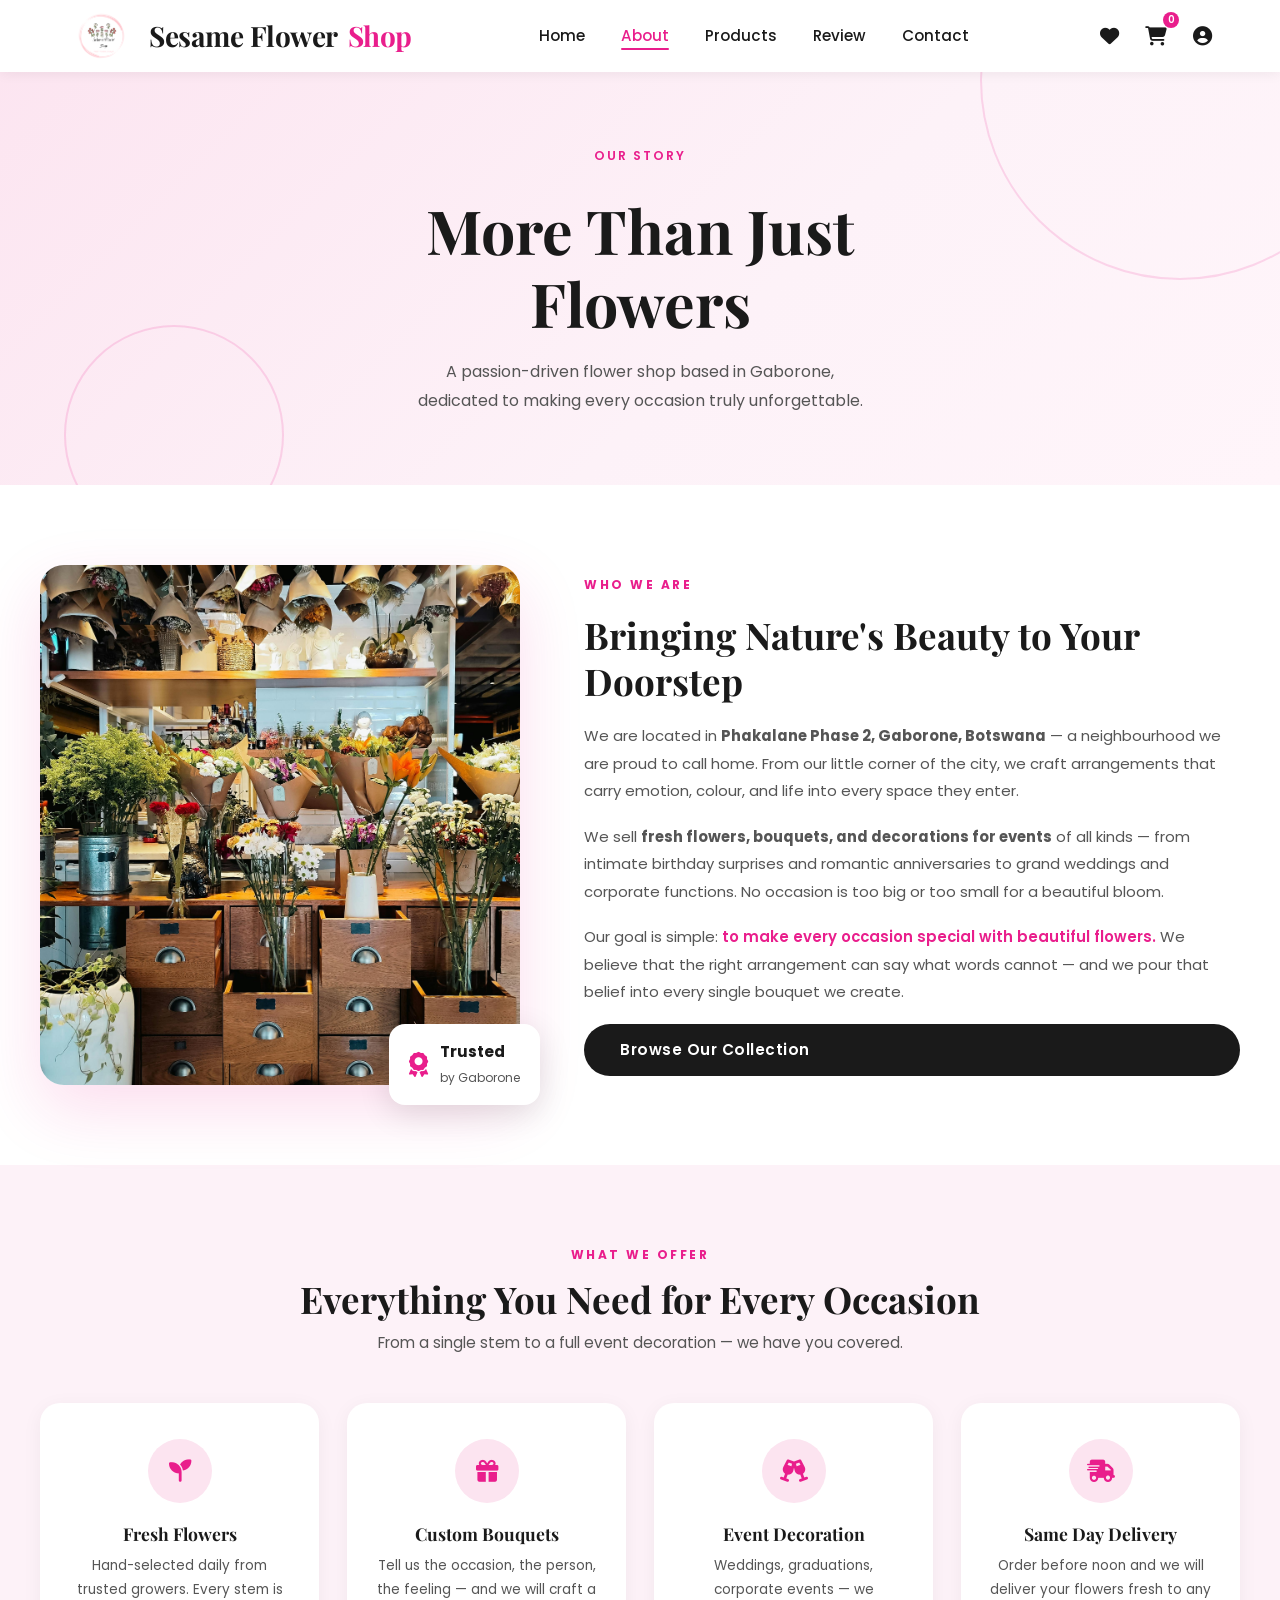
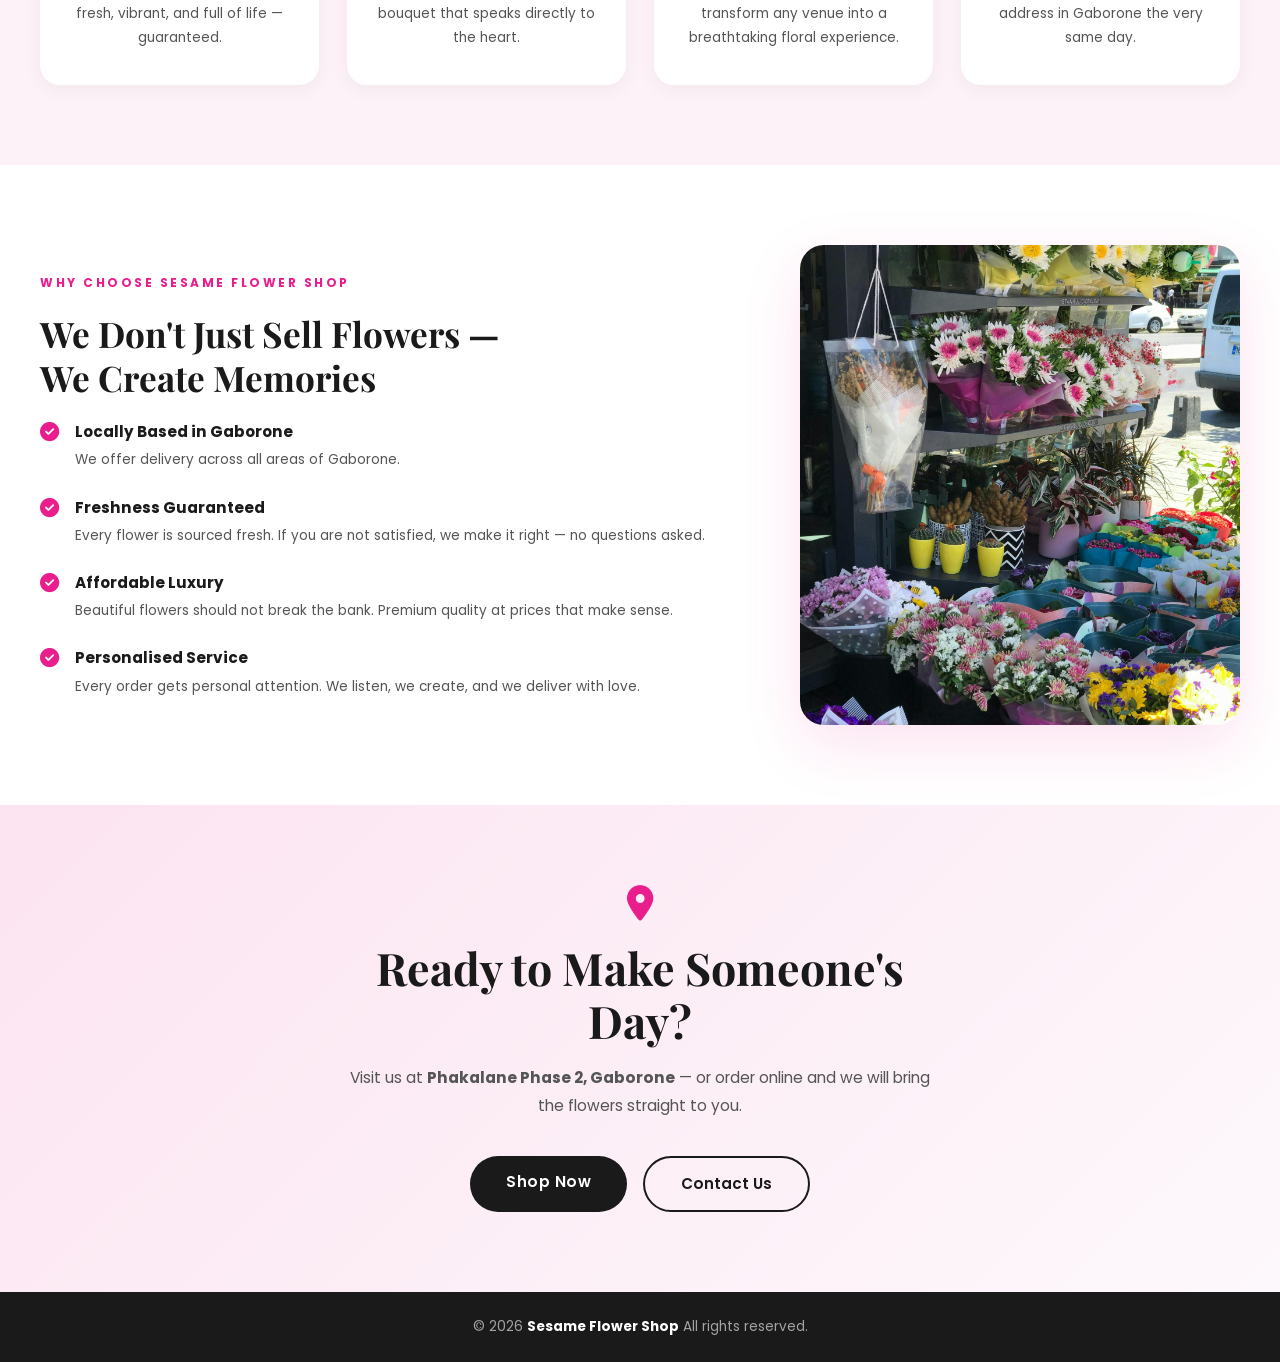
==== commit e89e3727: "Fix logo image filename in about.html" ====
--- a/about.html
+++ b/about.html
@@ -19,7 +19,7 @@
   <header class="header">
     <nav class="navbar">
       <a href="index.html" class="logo">
-  <img src="images/logo.png" alt="Sesame Flower Shop Logo" class="logo-img"/>
+  <img src="images/Logo.png" alt="Sesame Flower Shop Logo" class="logo-img"/>
   Sesame Flower <span>Shop</span>
 </a>
 
@@ -211,4 +211,4 @@
 
   <script src="script.js"></script>
 </body>
-</html>+</html>
